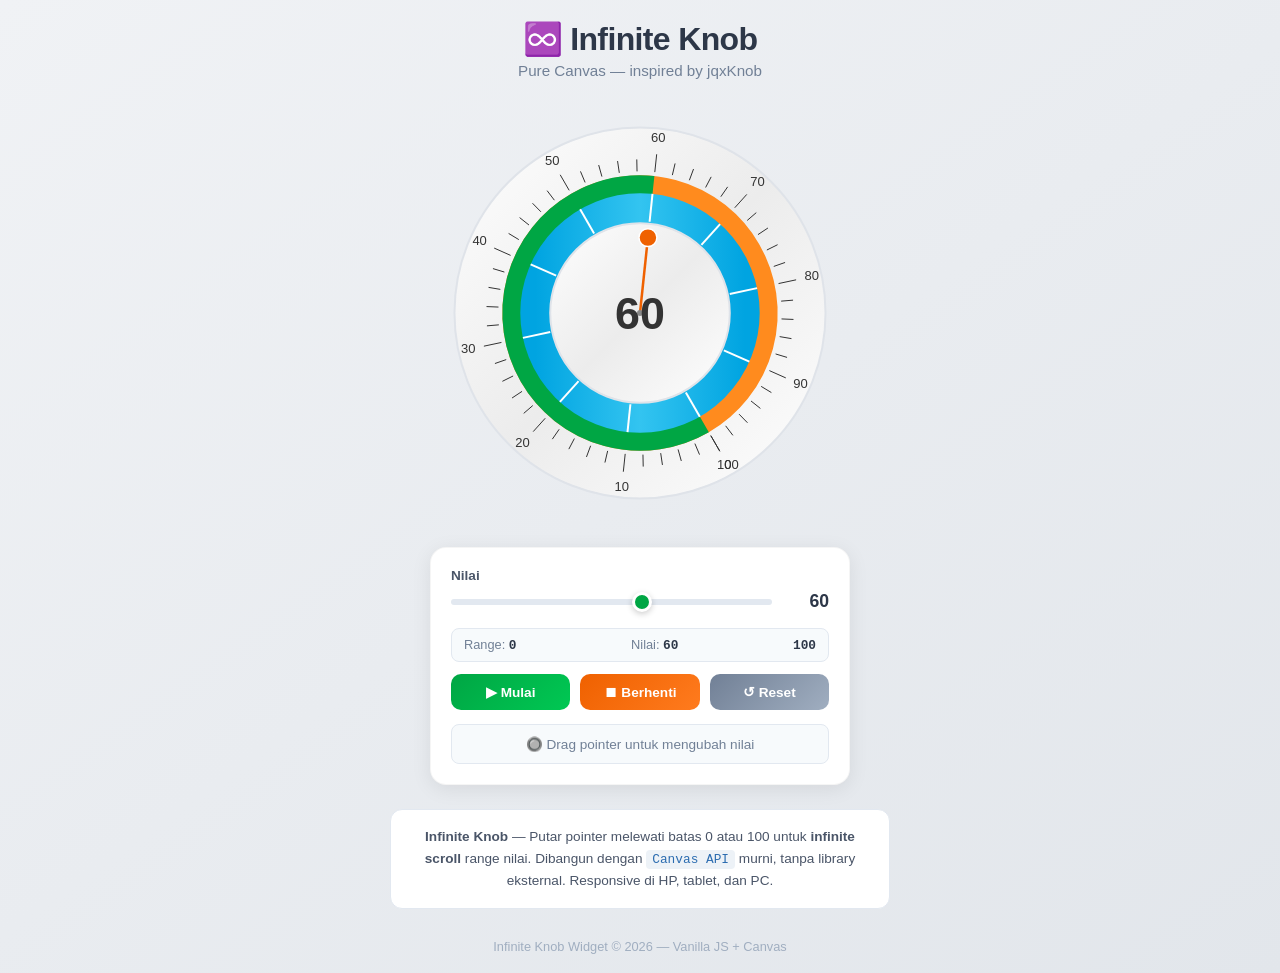
==== index.html @ df58c03c "upload proyek" ====
<!DOCTYPE html>
<html lang="id">
<head>
    <meta charset="UTF-8">
    <meta name="viewport" content="width=device-width, initial-scale=1.0, user-scalable=no">
    <title>Infinite Knob - Pure Canvas</title>

    <!-- Knob Widget CSS -->
    <link rel="stylesheet" href="asset/knob/knob.css">

    <!-- Main App CSS -->
    <link rel="stylesheet" href="asset/web/main.css">
</head>
<body>

    <h1>♾️ Infinite Knob</h1>
    <p class="subtitle">Pure Canvas — inspired by jqxKnob</p>

    <div class="demo-container">
        <!-- Knob Container -->
        <div class="knob-wrap">
            <div id="knob-container"></div>
        </div>

        <!-- Controls Panel -->
        <div class="controls-panel">
            <label for="value-slider">Nilai</label>
            <div class="slider-row">
                <input type="range" id="value-slider" min="0" max="100" value="60">
                <span class="slider-value" id="slider-value">60</span>
            </div>

            <!-- Range Info -->
            <div class="range-info">
                <span><span class="label">Range:</span> <span class="value" id="range-min">0</span></span>
                <span><span class="label">Nilai:</span> <span class="value" id="current-value">60</span></span>
                <span><span class="value" id="range-max">100</span></span>
            </div>

            <!-- Buttons -->
            <div class="button-group">
                <button class="btn-start" id="btn-start">▶ Mulai</button>
                <button class="btn-stop" id="btn-stop">⏹ Berhenti</button>
                <button class="btn-reset" id="btn-reset">↺ Reset</button>
            </div>

            <!-- Status -->
            <div class="status-info" id="status-text">
                🔘 Drag pointer untuk mengubah nilai
            </div>
        </div>

        <!-- Description -->
        <div class="description">
            <strong>Infinite Knob</strong> — Putar pointer melewati batas 0 atau 100 untuk 
            <strong>infinite scroll</strong> range nilai. Dibangun dengan <code>Canvas API</code> 
            murni, tanpa library eksternal. Responsive di HP, tablet, dan PC.
        </div>
    </div>

    <footer>Infinite Knob Widget &copy; 2026 &mdash; Vanilla JS + Canvas</footer>

    <!-- Knob Widget JS -->
    <script src="asset/knob/knob.js"></script>

    <!-- Main App JS -->
    <script src="asset/web/main.js"></script>

</body>
</html>
---- asset/knob/knob.css ----
/* ============================================================
   knob.css - Infinite Knob Widget Styles
   ============================================================ */

/* Container utama */
.knob-infinite-wrapper {
    position: relative;
    display: inline-flex;
    justify-content: center;
    align-items: center;
    width: 100%;
    max-width: 500px;
    aspect-ratio: 1 / 1;
    box-sizing: border-box;
}

.knob-infinite-wrapper canvas {
    display: block;
    width: 100%;
    height: 100%;
}

/* Value display di tengah */
.knob-value-display {
    position: absolute;
    top: 50%;
    left: 50%;
    transform: translate(-50%, -50%);
    text-align: center;
    pointer-events: none;
    z-index: 10;
    user-select: none;
}

.knob-value-text {
    display: block;
    font-family: 'Segoe UI', Tahoma, Geneva, Verdana, sans-serif;
    font-size: 2.5rem;
    font-weight: 700;
    color: #333;
    line-height: 1;
}

.knob-value-unit {
    display: block;
    font-family: 'Segoe UI', Tahoma, Geneva, Verdana, sans-serif;
    font-size: 0.85rem;
    font-weight: 500;
    color: #888;
    margin-top: 2px;
    letter-spacing: 0.1em;
}

/* Responsive: ukuran font value display */
@media (max-width: 480px) {
    .knob-value-text {
        font-size: 1.8rem;
    }
    .knob-value-unit {
        font-size: 0.7rem;
    }
}

@media (min-width: 768px) and (max-width: 1024px) {
    .knob-value-text {
        font-size: 2.2rem;
    }
}

@media (min-width: 1025px) {
    .knob-value-text {
        font-size: 2.8rem;
    }
}
---- asset/web/main.css ----
/* ============================================================
   main.css - Halaman demo Infinite Knob
   ============================================================ */

* {
    margin: 0;
    padding: 0;
    box-sizing: border-box;
}

body {
    font-family: 'Segoe UI', Tahoma, Geneva, Verdana, sans-serif;
    display: flex;
    flex-direction: column;
    align-items: center;
    min-height: 100vh;
    background: linear-gradient(145deg, #f0f2f5 0%, #e2e6eb 100%);
    color: #333;
    padding: 20px;
}

h1 {
    font-size: 1.8rem;
    font-weight: 700;
    color: #2d3748;
    margin-bottom: 4px;
    letter-spacing: -0.02em;
}

.subtitle {
    font-size: 0.95rem;
    color: #718096;
    margin-bottom: 24px;
    text-align: center;
}

/* Container demo */
.demo-container {
    display: flex;
    flex-direction: column;
    align-items: center;
    width: 100%;
    max-width: 500px;
}

/* Wrapper knob - responsive menggunakan aspect-ratio via CSS */
.knob-wrap {
    width: 100%;
    max-width: 400px;
    margin: 0 auto;
}

/* Panel kontrol */
.controls-panel {
    width: 100%;
    max-width: 400px;
    background: #ffffff;
    border-radius: 16px;
    padding: 20px;
    margin-top: 20px;
    box-shadow: 0 4px 20px rgba(0, 0, 0, 0.08);
    border: 1px solid rgba(0,0,0,0.04);
}

.controls-panel label {
    display: block;
    font-size: 0.85rem;
    font-weight: 600;
    color: #4a5568;
    margin-bottom: 8px;
}

.slider-row {
    display: flex;
    align-items: center;
    gap: 12px;
    margin-bottom: 16px;
}

.slider-row input[type="range"] {
    flex: 1;
    -webkit-appearance: none;
    appearance: none;
    height: 6px;
    background: #e2e8f0;
    border-radius: 3px;
    outline: none;
    cursor: pointer;
}

.slider-row input[type="range"]::-webkit-slider-thumb {
    -webkit-appearance: none;
    appearance: none;
    width: 20px;
    height: 20px;
    border-radius: 50%;
    background: #00a644;
    cursor: pointer;
    border: 3px solid #fff;
    box-shadow: 0 2px 6px rgba(0,0,0,0.2);
}

.slider-row input[type="range"]::-moz-range-thumb {
    width: 20px;
    height: 20px;
    border-radius: 50%;
    background: #00a644;
    cursor: pointer;
    border: 3px solid #fff;
    box-shadow: 0 2px 6px rgba(0,0,0,0.2);
}

.slider-value {
    font-size: 1.1rem;
    font-weight: 700;
    color: #2d3748;
    min-width: 45px;
    text-align: right;
}

/* Button group */
.button-group {
    display: flex;
    gap: 10px;
    flex-wrap: wrap;
}

.button-group button {
    flex: 1;
    min-width: 80px;
    padding: 10px 16px;
    border: none;
    border-radius: 10px;
    font-size: 0.85rem;
    font-weight: 600;
    cursor: pointer;
    transition: all 0.2s;
    color: #fff;
}

.button-group button:active {
    transform: scale(0.96);
}

.btn-start {
    background: linear-gradient(135deg, #00a644, #00c853);
}

.btn-stop {
    background: linear-gradient(135deg, #ef6100, #ff7b1e);
}

.btn-reset {
    background: linear-gradient(135deg, #718096, #a0aec0);
    color: #fff;
}

/* Info */
.status-info {
    text-align: center;
    font-size: 0.85rem;
    color: #718096;
    margin-top: 14px;
    padding: 10px;
    background: #f7fafc;
    border-radius: 8px;
    border: 1px solid #e2e8f0;
    min-height: 40px;
    display: flex;
    align-items: center;
    justify-content: center;
}

.status-info .highlight {
    font-weight: 700;
    color: #2d3748;
}

/* Range info */
.range-info {
    display: flex;
    justify-content: space-between;
    align-items: center;
    margin-bottom: 12px;
    padding: 8px 12px;
    background: #f7fafc;
    border-radius: 8px;
    border: 1px solid #e2e8f0;
    font-size: 0.8rem;
}

.range-info .label {
    color: #718096;
    font-weight: 500;
}

.range-info .value {
    font-weight: 700;
    color: #2d3748;
    font-family: 'Courier New', monospace;
}

/* Deskripsi */
.description {
    max-width: 500px;
    text-align: center;
    margin-top: 24px;
    padding: 16px 20px;
    background: #ffffff;
    border-radius: 12px;
    border: 1px solid #e2e8f0;
    font-size: 0.85rem;
    color: #4a5568;
    line-height: 1.6;
}

.description code {
    background: #edf2f7;
    padding: 2px 6px;
    border-radius: 4px;
    font-size: 0.8rem;
    color: #2b6cb0;
}

/* Footer */
footer {
    margin-top: 30px;
    font-size: 0.8rem;
    color: #a0aec0;
}

/* ============================================
   RESPONSIVE
   ============================================ */

/* Mobile (HP) - < 480px */
@media (max-width: 480px) {
    body {
        padding: 12px;
    }

    h1 {
        font-size: 1.4rem;
    }

    .subtitle {
        font-size: 0.8rem;
        margin-bottom: 16px;
    }

    .controls-panel {
        padding: 14px;
        border-radius: 12px;
    }

    .button-group button {
        font-size: 0.8rem;
        padding: 8px 12px;
        min-width: 70px;
    }

    .status-info {
        font-size: 0.78rem;
        padding: 8px;
    }

    .range-info {
        font-size: 0.75rem;
        padding: 6px 10px;
    }

    .description {
        font-size: 0.8rem;
        padding: 12px 14px;
        margin-top: 16px;
    }
}

/* Tablet - 481px - 1024px */
@media (min-width: 481px) and (max-width: 1024px) {
    .knob-wrap {
        max-width: 350px;
    }

    .controls-panel {
        max-width: 350px;
    }

    h1 {
        font-size: 1.6rem;
    }
}

/* Desktop - > 1024px */
@media (min-width: 1025px) {
    .knob-wrap {
        max-width: 420px;
    }

    .controls-panel {
        max-width: 420px;
    }

    h1 {
        font-size: 2rem;
    }
}
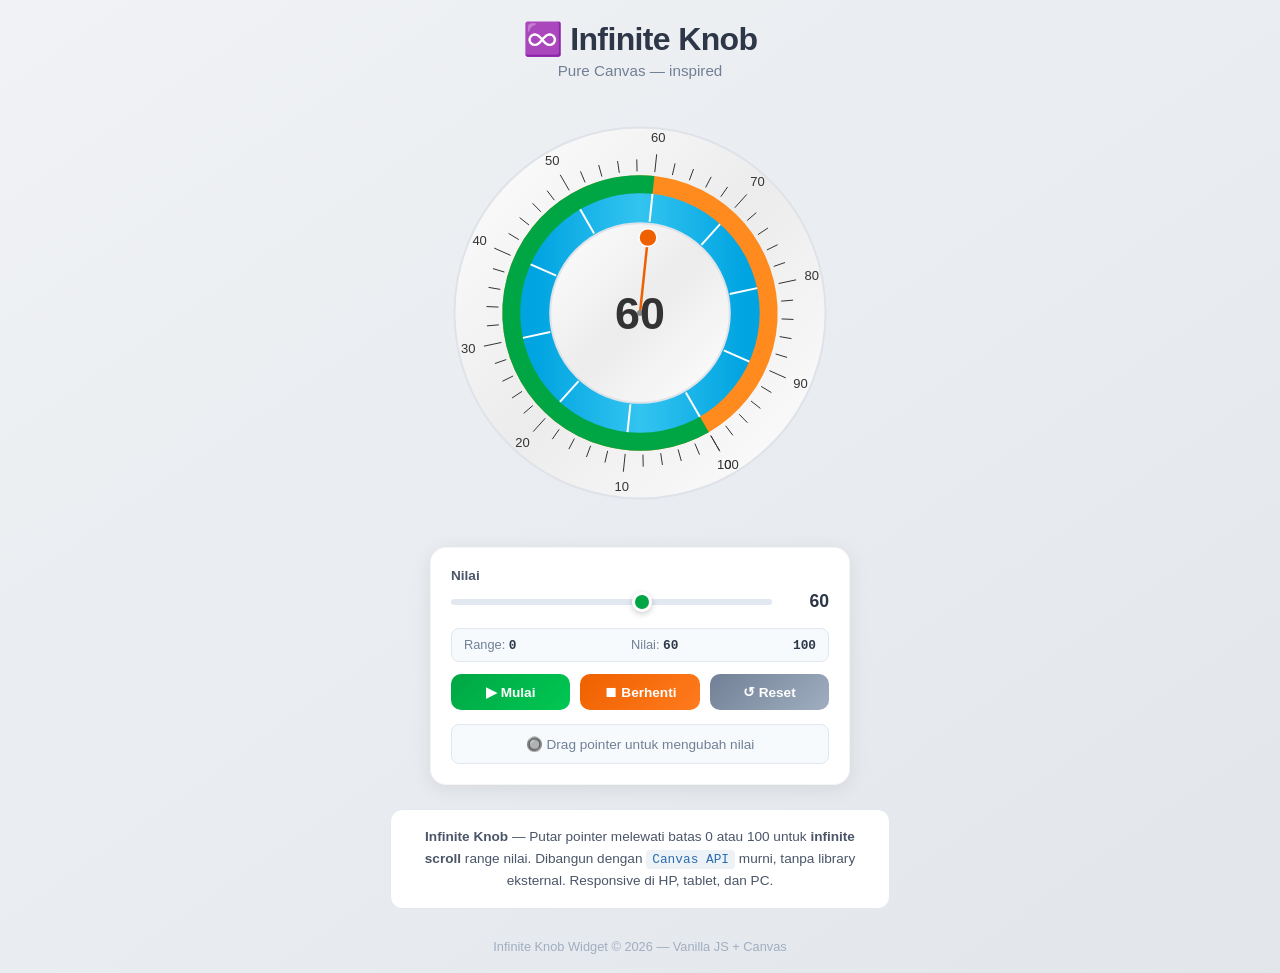
==== commit 16c3c7d3: "Fix subtitle text in index.html" ====
--- a/index.html
+++ b/index.html
@@ -14,7 +14,7 @@
 <body>
 
     <h1>♾️ Infinite Knob</h1>
-    <p class="subtitle">Pure Canvas — inspired by jqxKnob</p>
+    <p class="subtitle">Pure Canvas — inspired </p>
 
     <div class="demo-container">
         <!-- Knob Container -->
